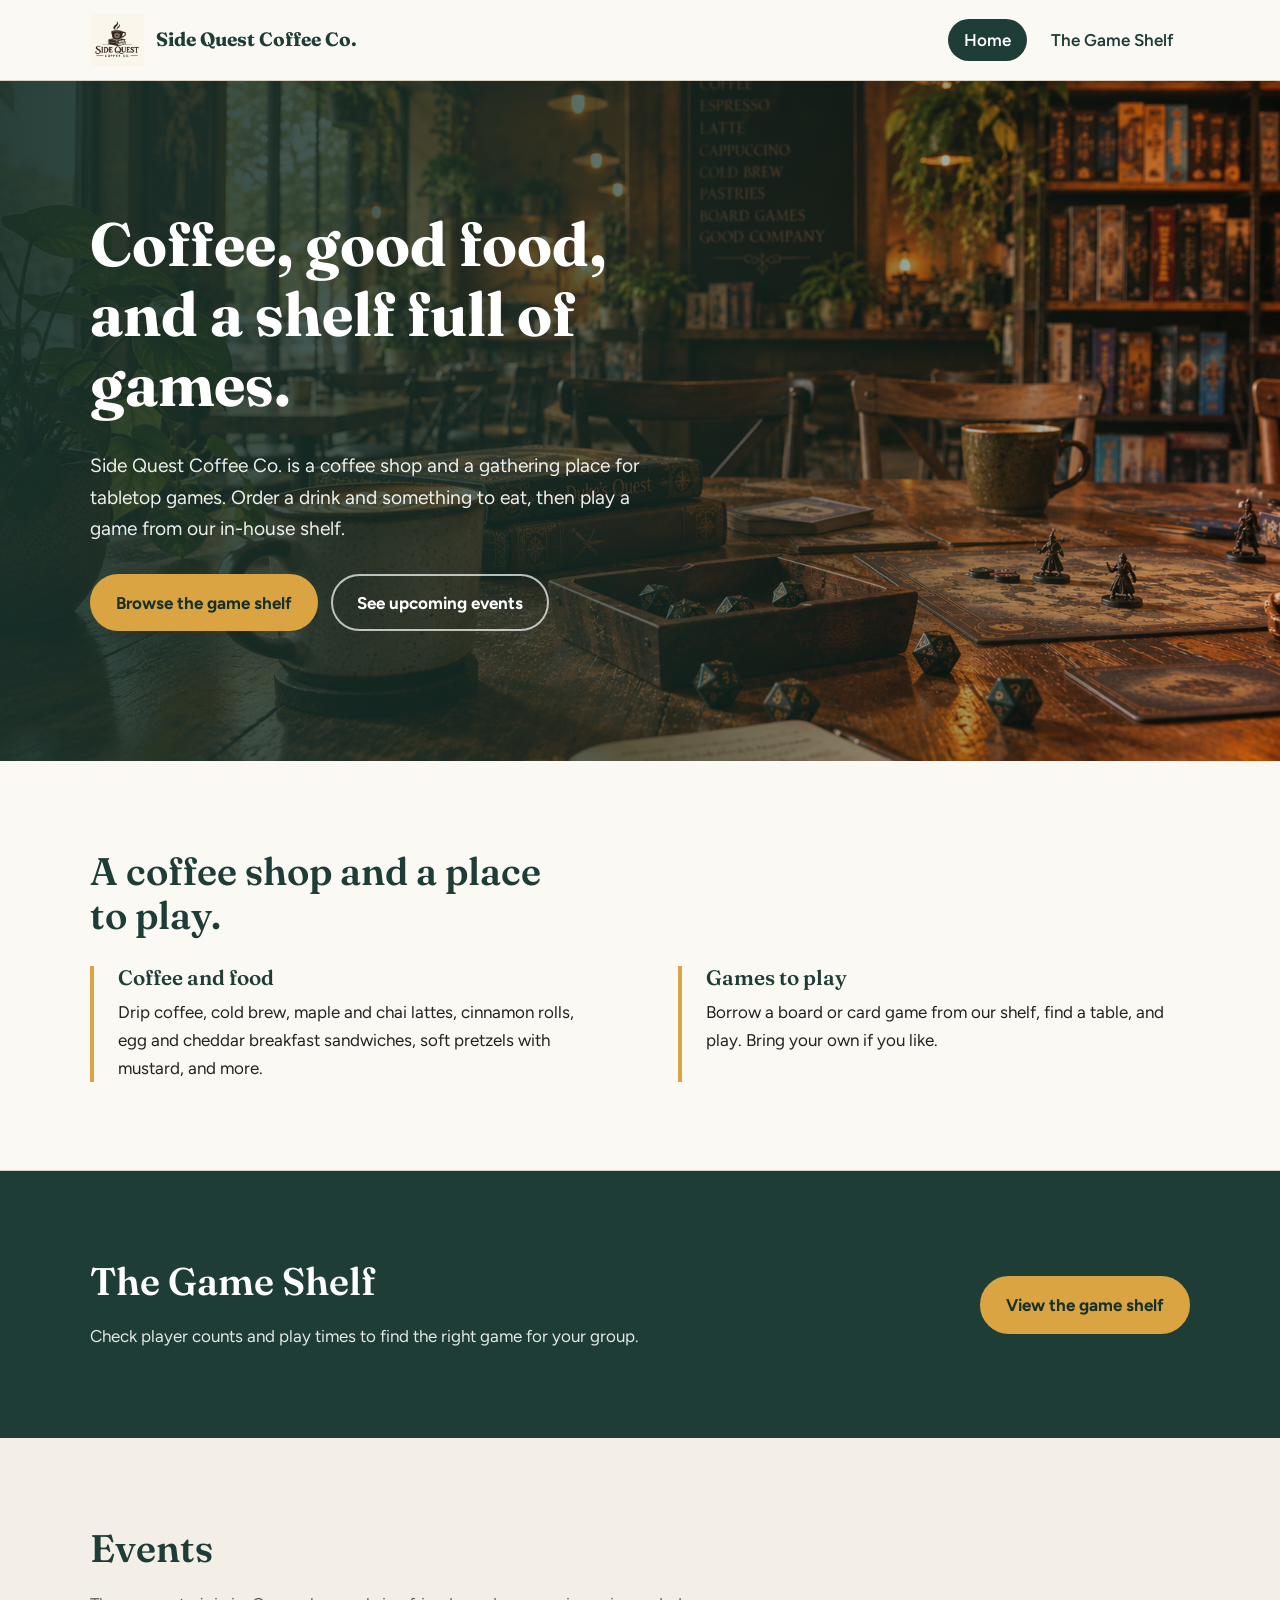
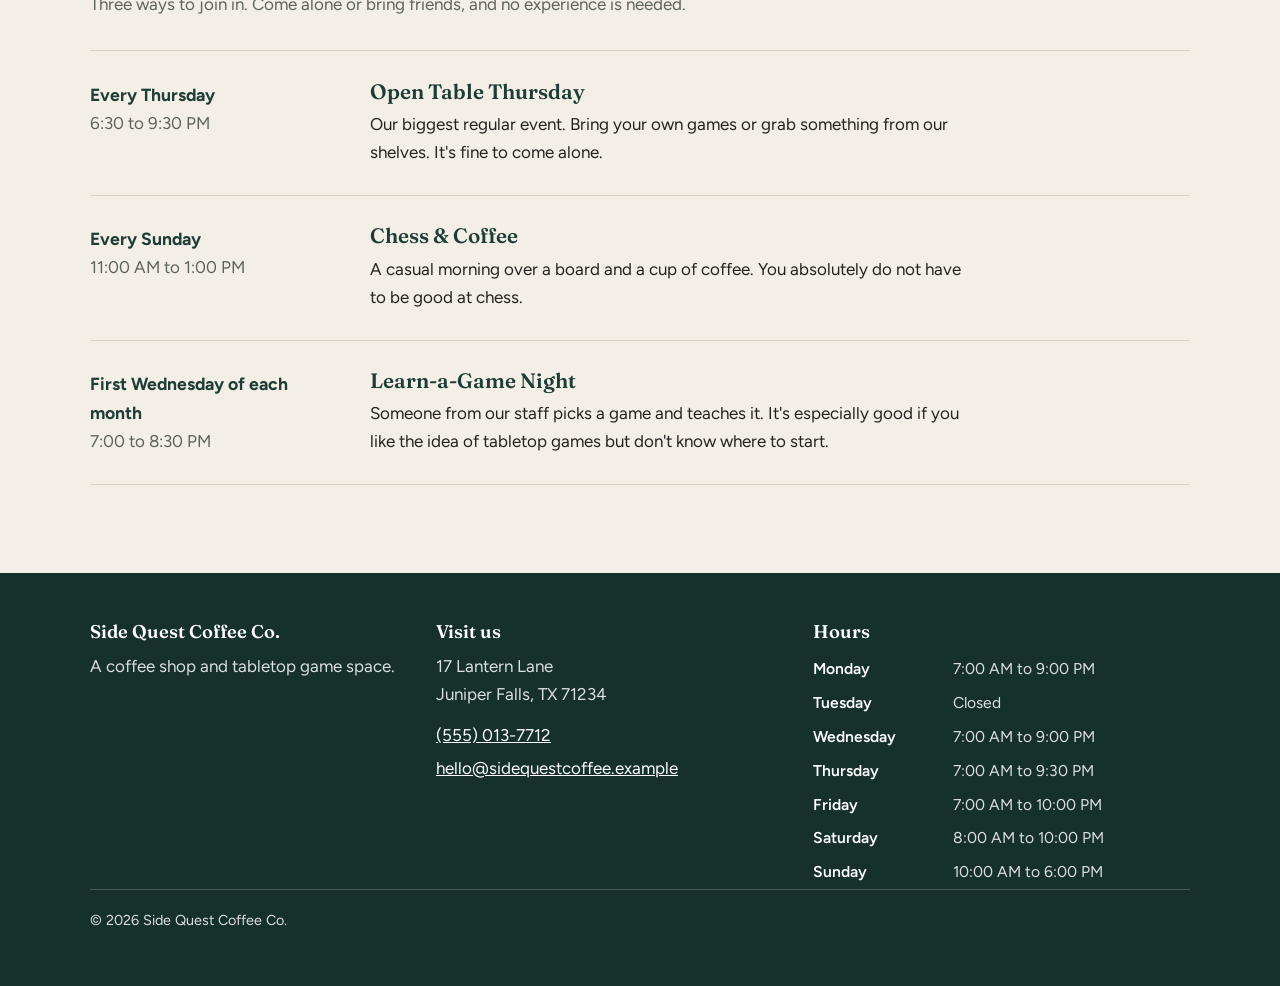
==== index.html @ 3e6388ce "Add Initial Side Quest Website (CORRECT VERSION) Previous version was an accident and did not includ" ====
<!DOCTYPE html>
<html lang="en">
<head>
  <meta charset="UTF-8">
  <meta name="viewport" content="width=device-width, initial-scale=1">

  <!-- This text appears in the browser tab -->
  <title>Side Quest Coffee Co. | Coffee, Food and Tabletop Games</title>
  <meta name="description" content="Side Quest Coffee Co. is a coffee shop serving drip coffee, lattes, and breakfast bites, with a shelf of tabletop games to play in the shop.">

  <!-- Fonts (optional: if they fail to load, the page uses the backup fonts in style.css) -->
  <link rel="preconnect" href="https://fonts.googleapis.com">
  <link rel="preconnect" href="https://fonts.gstatic.com" crossorigin>
  <link rel="stylesheet" href="https://fonts.googleapis.com/css2?family=Fraunces:wght@500;600;700&family=Figtree:wght@400;500;700&display=swap">

  <!-- The one shared stylesheet used by both pages -->
  <link rel="stylesheet" href="style.css">
</head>
<body>

  <a class="skip-link" href="#main">Skip to main content</a>

  <!-- ============ HEADER AND NAVIGATION ============ -->
  <header class="site-header">
    <div class="wrap header-inner">
      <a class="brand" href="index.html">
        <img src="Sidequest-Logo.png" alt="Side Quest Coffee Co. logo featuring a coffee cup with a tabletop die emblem inside it, stacked on top of books">
        <span>Side Quest Coffee Co.</span>
      </a>

      <nav class="site-nav" aria-label="Main">
        <ul>
          <li><a href="index.html" aria-current="page">Home</a></li>
          <li><a href="games.html">The Game Shelf</a></li>
        </ul>
      </nav>
    </div>
  </header>

  <main id="main">

    <!-- ============ HERO (main image) ============ -->
    <section class="hero">
      <img class="hero-image" src="Sidequest-Websiteimage.png" alt="A view inside Side Quest Coffee Co., featuring books, plants, and tabletop games, with tables and scenery in the background.">
      <div class="wrap">
        <div class="hero-content">
          <h1>Coffee, good food, and a shelf full of games.</h1>
          <p>Side Quest Coffee Co. is a coffee shop and a gathering place for tabletop games. Order a drink and something to eat, then play a game from our in-house shelf.</p>
          <div class="hero-actions">
            <a class="button" href="games.html">Browse the game shelf</a>
            <a class="button button-outline" href="#events">See upcoming events</a>
          </div>
        </div>
      </div>
    </section>

    <!-- ============ WHAT WE ARE ============ -->
    <section class="section intro">
      <div class="wrap">
        <h2>A coffee shop and a place to play.</h2>

        <div class="pillars">
          <div class="pillar">
            <h3>Coffee and food</h3>
            <p>Drip coffee, cold brew, maple and chai lattes, cinnamon rolls, egg and cheddar breakfast sandwiches, soft pretzels with mustard, and more.</p>
          </div>
          <div class="pillar">
            <h3>Games to play</h3>
            <p>Borrow a board or card game from our shelf, find a table, and play. Bring your own if you like.</p>
          </div>
        </div>
      </div>
    </section>

    <!-- ============ GAME SHELF TEASER ============ -->
    <section class="section shelf-teaser">
      <div class="wrap teaser-inner">
        <div>
          <h2>The Game Shelf</h2>
          <p>Check player counts and play times to find the right game for your group.</p>
        </div>
        <a class="button" href="games.html">View the game shelf</a>
      </div>
    </section>

    <!-- ============ EVENTS ============ -->
    <section class="section" id="events">
      <div class="wrap">
        <h2>Events</h2>
        <p class="section-intro">Three ways to join in. Come alone or bring friends, and no experience is needed.</p>

        <ul class="event-list">

          <li class="event">
            <div class="event-when">
              <strong>Every Thursday</strong>
              <span>6:30 to 9:30 PM</span>
            </div>
            <div class="event-info">
              <h3>Open Table Thursday</h3>
              <p>Our biggest regular event. Bring your own games or grab something from our shelves. It's fine to come alone.</p>
            </div>
          </li>

          <li class="event">
            <div class="event-when">
              <strong>Every Sunday</strong>
              <span>11:00 AM to 1:00 PM</span>
            </div>
            <div class="event-info">
              <h3>Chess &amp; Coffee</h3>
              <p>A casual morning over a board and a cup of coffee. You absolutely do not have to be good at chess.</p>
            </div>
          </li>

          <li class="event">
            <div class="event-when">
              <strong>First Wednesday of each month</strong>
              <span>7:00 to 8:30 PM</span>
            </div>
            <div class="event-info">
              <h3>Learn-a-Game Night</h3>
              <p>Someone from our staff picks a game and teaches it. It's especially good if you like the idea of tabletop games but don't know where to start.</p>
            </div>
          </li>

        </ul>
      </div>
    </section>

  </main>

  <!-- ============ FOOTER ============ -->
  <footer class="site-footer">
    <div class="wrap">
      <div class="footer-grid">
        <div>
          <h2>Side Quest Coffee Co.</h2>
          <p>A coffee shop and tabletop game space.</p>
        </div>
        <div>
          <h2>Visit us</h2>
          <address>
            17 Lantern Lane<br>
            Juniper Falls, TX 71234
          </address>
          <p><a href="tel:+15550137712">(555) 013-7712</a></p>
          <p><a href="mailto:hello@sidequestcoffee.example">hello@sidequestcoffee.example</a></p>
        </div>
        <div>
          <h2>Hours</h2>
          <table class="hours">
            <tbody>
              <tr><th scope="row">Monday</th><td>7:00 AM to 9:00 PM</td></tr>
              <tr><th scope="row">Tuesday</th><td>Closed</td></tr>
              <tr><th scope="row">Wednesday</th><td>7:00 AM to 9:00 PM</td></tr>
              <tr><th scope="row">Thursday</th><td>7:00 AM to 9:30 PM</td></tr>
              <tr><th scope="row">Friday</th><td>7:00 AM to 10:00 PM</td></tr>
              <tr><th scope="row">Saturday</th><td>8:00 AM to 10:00 PM</td></tr>
              <tr><th scope="row">Sunday</th><td>10:00 AM to 6:00 PM</td></tr>
            </tbody>
          </table>
        </div>
      </div>
      <p class="copyright">&copy; 2026 Side Quest Coffee Co.</p>
    </div>
  </footer>

</body>
</html>
---- style.css ----
/* ==========================================================
   Side Quest Coffee Co. - shared stylesheet
   Used by index.html and games.html
   ========================================================== */

/* ---------- 1. Colors and fonts (change them here once) ---------- */
:root {
  --pine: #1e3d36;        /* deep green: header text, dark sections */
  --pine-dark: #16302a;   /* darker green: footer */
  --lantern: #d9a441;     /* warm gold: buttons and accents */
  --oat: #f3efe6;         /* page background */
  --paper: #fbf9f4;       /* lighter panels */
  --ink: #23221f;         /* main text */
  --muted: #5d625c;       /* secondary text */
  --line: #d8d2c3;        /* thin dividers */

  --font-heading: "Fraunces", Georgia, "Times New Roman", serif;
  --font-body: "Figtree", "Segoe UI", Helvetica, Arial, sans-serif;

  --page-width: 1100px;
}

/* ---------- 2. Basic reset ---------- */
*,
*::before,
*::after {
  box-sizing: border-box;
}

html {
  scroll-behavior: smooth;
}

body {
  margin: 0;
  background: var(--oat);
  color: var(--ink);
  font-family: var(--font-body);
  font-size: 1.0625rem;
  line-height: 1.65;
}

img {
  max-width: 100%;
  display: block;
}

h1,
h2,
h3 {
  font-family: var(--font-heading);
  color: var(--pine);
  line-height: 1.15;
  margin: 0 0 0.5em;
}

h1 { font-size: clamp(2.3rem, 5vw, 3.8rem); font-weight: 700; }
h2 { font-size: clamp(1.7rem, 3.2vw, 2.4rem); font-weight: 600; }
h3 { font-size: 1.3rem; font-weight: 600; }

p { margin: 0 0 1em; }

a { color: var(--pine); }

/* Keyboard focus is always visible */
a:focus-visible {
  outline: 3px solid var(--lantern);
  outline-offset: 3px;
}

/* ---------- 3. Reusable layout pieces ---------- */
.wrap {
  width: min(100% - 2.5rem, var(--page-width));
  margin-inline: auto;
}

.section {
  padding-block: clamp(3rem, 7vw, 5.5rem);
}

.section-intro {
  max-width: 38rem;
  color: var(--muted);
}

/* "Skip to content" link for keyboard and screen reader users */
.skip-link {
  position: absolute;
  left: -999px;
  top: 0;
  background: var(--pine);
  color: #fff;
  padding: 0.6rem 1rem;
  z-index: 100;
}
.skip-link:focus {
  left: 0;
}

/* ---------- 4. Buttons ---------- */
.button {
  display: inline-block;
  padding: 0.8rem 1.5rem;
  border-radius: 999px;
  font-weight: 700;
  text-decoration: none;
  border: 2px solid var(--lantern);
  background: var(--lantern);
  color: var(--pine-dark);
  transition: background 0.2s, color 0.2s;
}
.button:hover {
  background: #e6b758;
}
.button-outline {
  background: transparent;
  color: #fff;
  border-color: rgba(255, 255, 255, 0.7);
}
.button-outline:hover {
  background: rgba(255, 255, 255, 0.14);
}

/* ---------- 5. Header and navigation ---------- */
.site-header {
  background: var(--paper);
  border-bottom: 1px solid var(--line);
}

.header-inner {
  display: flex;
  align-items: center;
  justify-content: space-between;
  flex-wrap: wrap;
  gap: 0.75rem 2rem;
  padding-block: 0.8rem;
}

.brand {
  display: flex;
  align-items: center;
  gap: 0.75rem;
  text-decoration: none;
  font-family: var(--font-heading);
  font-weight: 700;
  font-size: 1.2rem;
  color: var(--pine);
}

.brand img {
  height: 54px;   /* change this number to make the logo bigger or smaller */
  width: auto;
}

.site-nav ul {
  list-style: none;
  display: flex;
  gap: 0.5rem;
  margin: 0;
  padding: 0;
}

.site-nav a {
  display: block;
  padding: 0.45rem 1rem;
  border-radius: 999px;
  text-decoration: none;
  font-weight: 600;
  color: var(--pine);
}

.site-nav a:hover {
  background: var(--oat);
}

/* The page you are currently on */
.site-nav a[aria-current="page"] {
  background: var(--pine);
  color: #fff;
}

/* ---------- 6. Home page: hero ---------- */
.hero {
  position: relative;
  min-height: min(78vh, 680px);
  display: flex;
  align-items: center;
  overflow: hidden;
  color: #fff;
  background: var(--pine-dark); /* shows while the photo loads */
}

/* The photo fills the whole hero area */
.hero-image {
  position: absolute;
  inset: 0;
  width: 100%;
  height: 100%;
  object-fit: cover;
}

/* A green shade over the photo keeps the text readable */
.hero::before {
  content: "";
  position: absolute;
  inset: 0;
  z-index: 1;
  background: linear-gradient(90deg, rgba(22, 48, 42, 0.92) 0%, rgba(22, 48, 42, 0.7) 45%, rgba(22, 48, 42, 0.15) 100%);
}

.hero .wrap {
  position: relative; /* keeps the text above the photo and shade */
  z-index: 2;
}

.hero-content {
  max-width: 36rem;
  padding-block: 4rem;
}

.hero h1 {
  color: #fff;
}

.hero p {
  font-size: 1.2rem;
  color: rgba(255, 255, 255, 0.92);
}

.hero-actions {
  display: flex;
  flex-wrap: wrap;
  gap: 0.8rem;
  margin-top: 1.8rem;
}

/* ---------- 7. Home page: what we are ---------- */
.intro {
  background: var(--paper);
  border-bottom: 1px solid var(--line);
}

.intro h2 {
  max-width: 30rem;
  margin-bottom: 1.8rem;
}

.pillars {
  display: grid;
  grid-template-columns: 1fr 1fr;
  gap: 2rem clamp(2rem, 6vw, 5rem);
}

.pillar {
  border-left: 4px solid var(--lantern);
  padding-left: 1.5rem;
}

.pillar h3 {
  margin-bottom: 0.4em;
}

.pillar p {
  margin: 0;
  max-width: 30rem;
}

/* ---------- 9. Home page: game shelf teaser ---------- */
.shelf-teaser {
  background: var(--pine);
  color: #fff;
}

.shelf-teaser h2 {
  color: #fff;
}

.shelf-teaser .teaser-inner {
  display: flex;
  flex-wrap: wrap;
  align-items: center;
  justify-content: space-between;
  gap: 1.5rem 3rem;
}

.shelf-teaser p {
  max-width: 36rem;
  margin: 0;
  color: rgba(255, 255, 255, 0.88);
}

/* ---------- 10. Home page: events ---------- */
.event-list {
  list-style: none;
  margin: 2rem 0 0;
  padding: 0;
  border-top: 1px solid var(--line);
}

.event {
  display: grid;
  grid-template-columns: 15rem 1fr;
  gap: 1rem 2.5rem;
  padding: 1.8rem 0;
  border-bottom: 1px solid var(--line);
}

.event-when strong {
  display: block;
  color: var(--pine);
  font-size: 1.1rem;
}

.event-when span {
  color: var(--muted);
}

.event-info h3 {
  margin-bottom: 0.3em;
}

.event-info p {
  margin: 0;
  max-width: 38rem;
}

/* ---------- 11. Game shelf page ---------- */
.page-title {
  background: var(--paper);
  border-bottom: 1px solid var(--line);
  padding-block: clamp(2.5rem, 6vw, 4rem);
}

.page-title p {
  max-width: 38rem;
  margin: 0;
  color: var(--muted);
  font-size: 1.15rem;
}

.game-table {
  width: 100%;
  border-collapse: collapse;
  background: var(--paper);
  border: 1px solid var(--line);
}

.game-table caption {
  text-align: left;
  padding-bottom: 1rem;
  color: var(--muted);
}

.game-table th,
.game-table td {
  padding: 1rem 1.2rem;
  text-align: left;
  border-bottom: 1px solid var(--line);
}

.game-table thead th {
  background: var(--pine);
  color: #fff;
  font-weight: 700;
  border-bottom: none;
}

.game-table tbody th {
  font-family: var(--font-heading);
  font-size: 1.2rem;
  font-weight: 600;
  color: var(--pine);
}

.game-table tbody tr:nth-child(even) {
  background: var(--oat);
}

/* ---------- 12. Footer ---------- */
.site-footer {
  background: var(--pine-dark);
  color: rgba(255, 255, 255, 0.85);
  padding-block: 3rem;
}

.footer-grid {
  display: grid;
  grid-template-columns: 1fr 1.1fr 1.2fr;
  gap: 2rem;
}

.site-footer address {
  font-style: normal;
  margin-bottom: 0.8rem;
}

.hours {
  border-collapse: collapse;
  width: 100%;
  max-width: 22rem;
}

.hours th,
.hours td {
  text-align: left;
  padding: 0.25rem 0;
  font-weight: 400;
  font-size: 0.98rem;
}

.hours th {
  padding-right: 1rem;
  color: #fff;
  font-weight: 600;
}

.site-footer h2 {
  color: #fff;
  font-size: 1.15rem;
  margin-bottom: 0.6rem;
}

.site-footer p {
  margin: 0 0 0.3rem;
}

.site-footer a {
  color: #fff;
}

.copyright {
  margin-top: 2.5rem;
  padding-top: 1.2rem;
  border-top: 1px solid rgba(255, 255, 255, 0.2);
  font-size: 0.9rem;
}

/* ---------- 13. Phones and small screens ---------- */
@media (max-width: 800px) {
  .pillars,
  .event,
  .footer-grid {
    grid-template-columns: 1fr;
  }


  /* On phones the shade is more even so text stays readable */
  .hero::before {
    background: linear-gradient(180deg, rgba(22, 48, 42, 0.88) 0%, rgba(22, 48, 42, 0.7) 100%);
  }

  .game-table th,
  .game-table td {
    padding: 0.8rem 0.7rem;
    font-size: 0.98rem;
  }
}

/* Respect people who prefer less motion */
@media (prefers-reduced-motion: reduce) {
  html { scroll-behavior: auto; }
  .button { transition: none; }
}
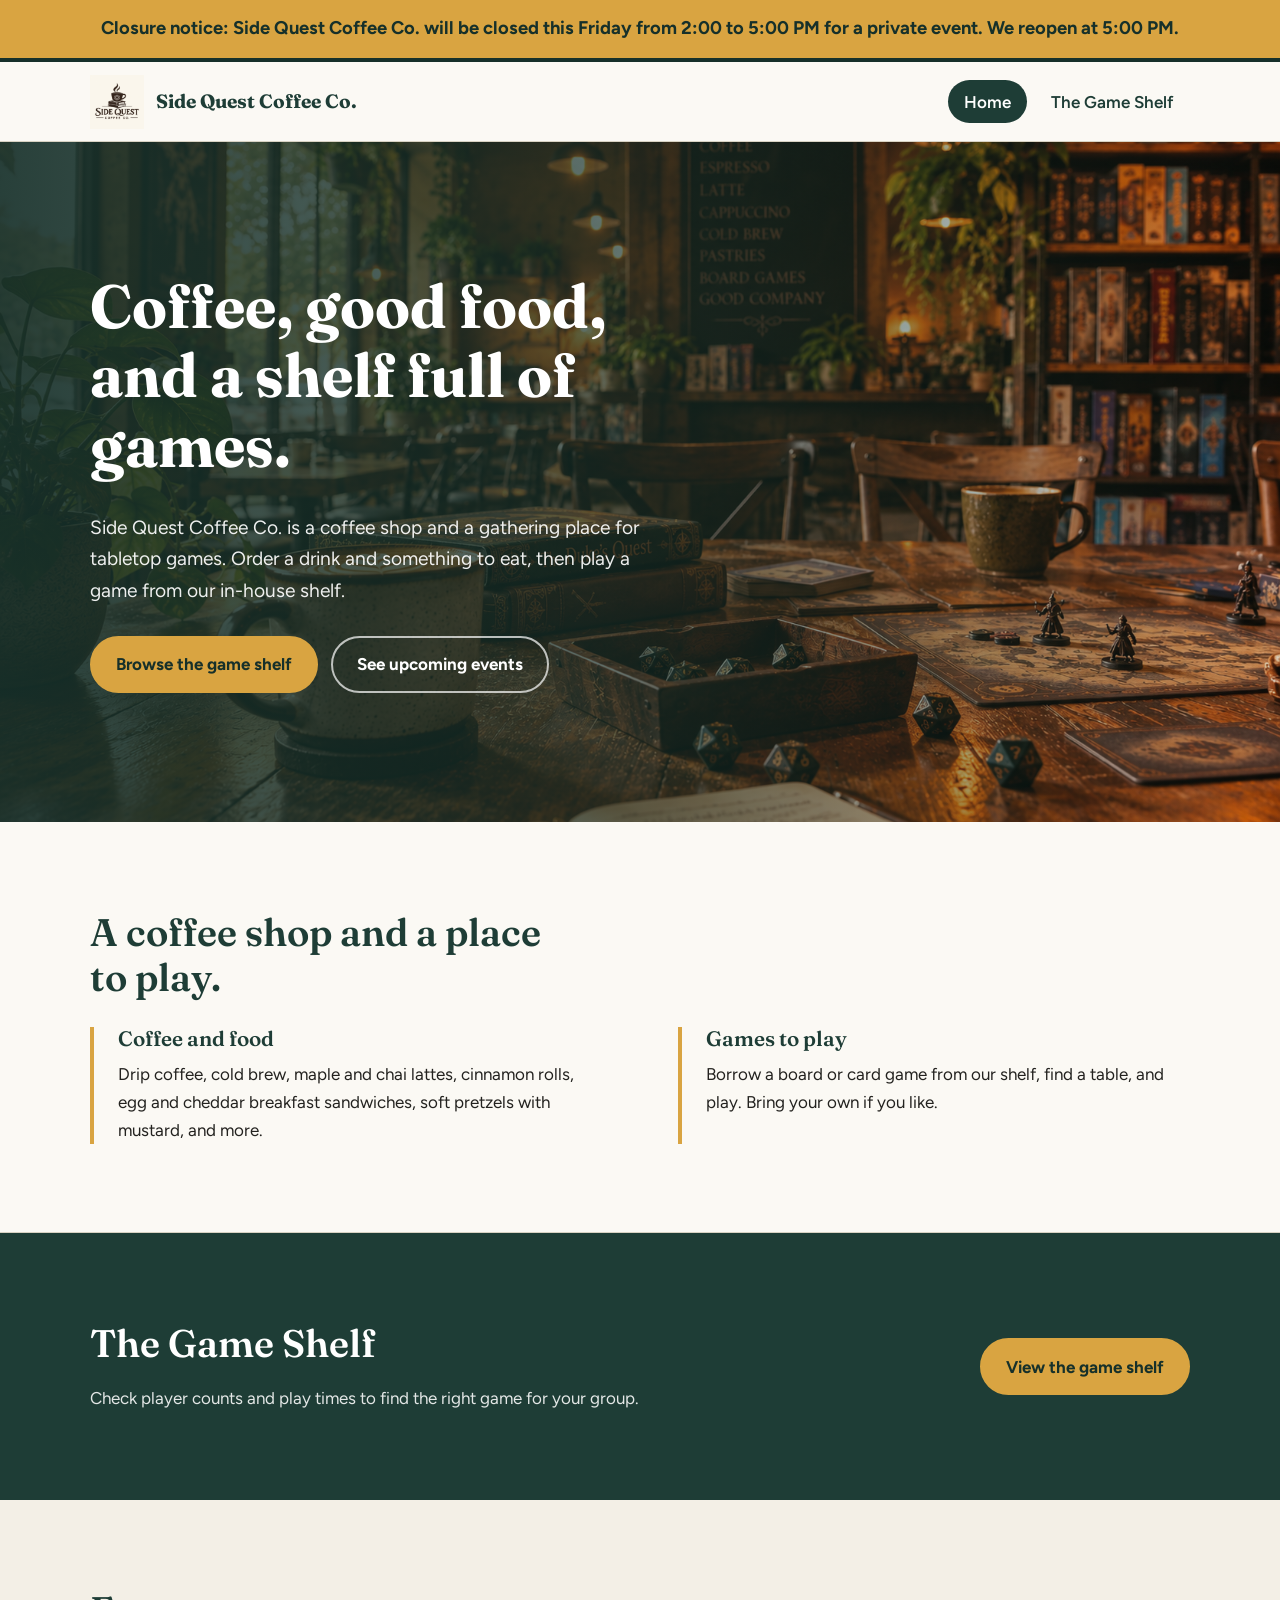
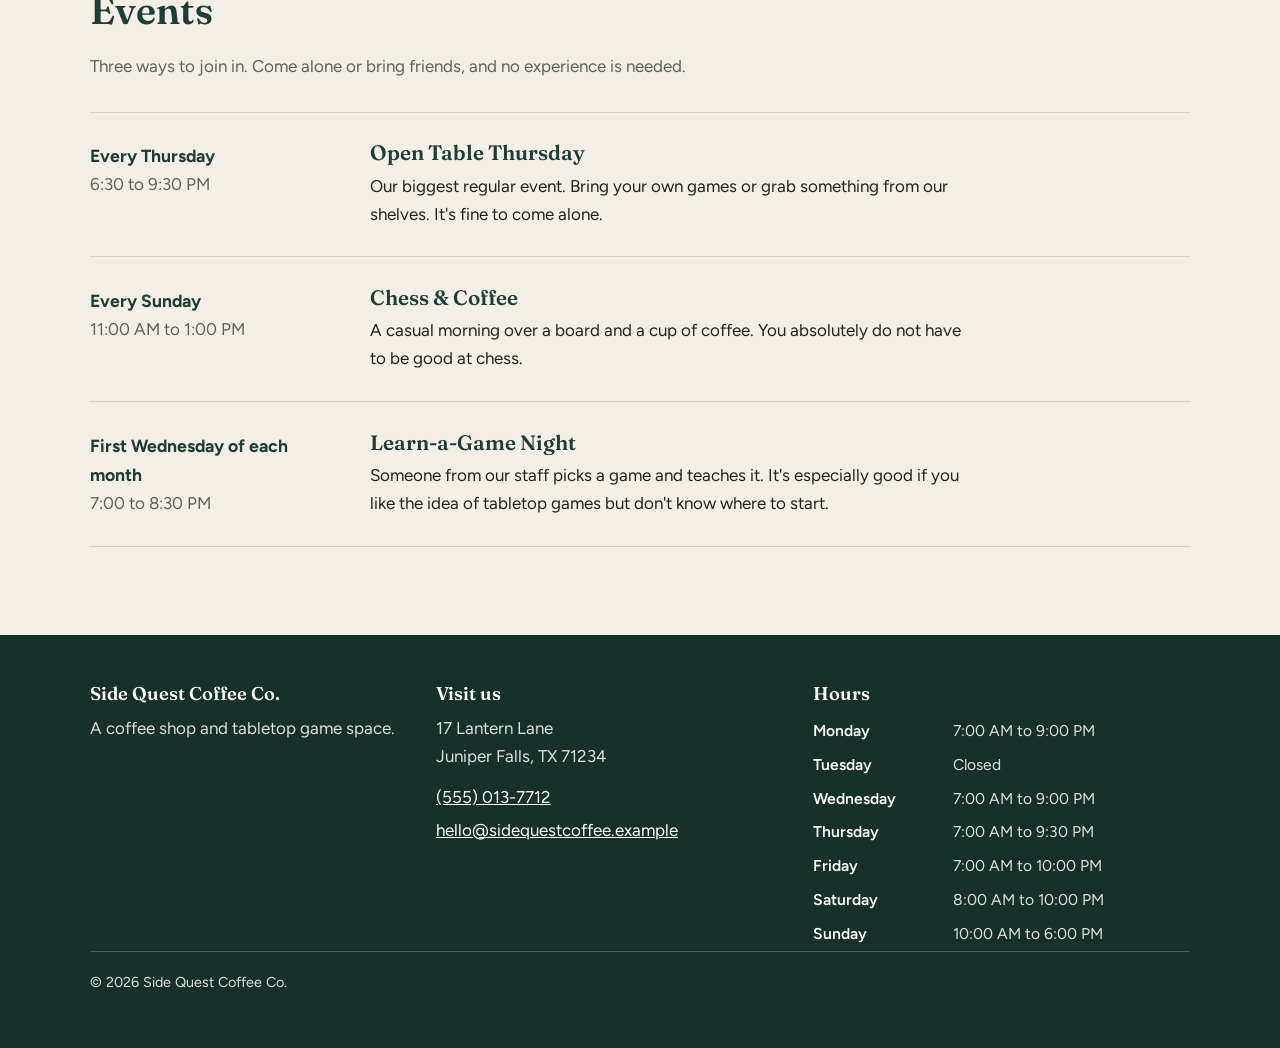
==== commit 5cbd6bf0: "Add closure notice for Side Quest Coffee Co." ====
--- a/index.html
+++ b/index.html
@@ -19,7 +19,9 @@
 <body>
 
   <a class="skip-link" href="#main">Skip to main content</a>
-
+<div role="region" aria-label="Closure notice" style="background: #d9a441; color: #16302a; text-align: center; padding: 1rem 1.25rem; font-size: 1.15rem; font-weight: 700; line-height: 1.4; border-bottom: 4px solid #16302a;">
+  Closure notice: Side Quest Coffee Co. will be closed this Friday from 2:00 to 5:00 PM for a private event. We reopen at 5:00 PM.
+</div>
   <!-- ============ HEADER AND NAVIGATION ============ -->
   <header class="site-header">
     <div class="wrap header-inner">
